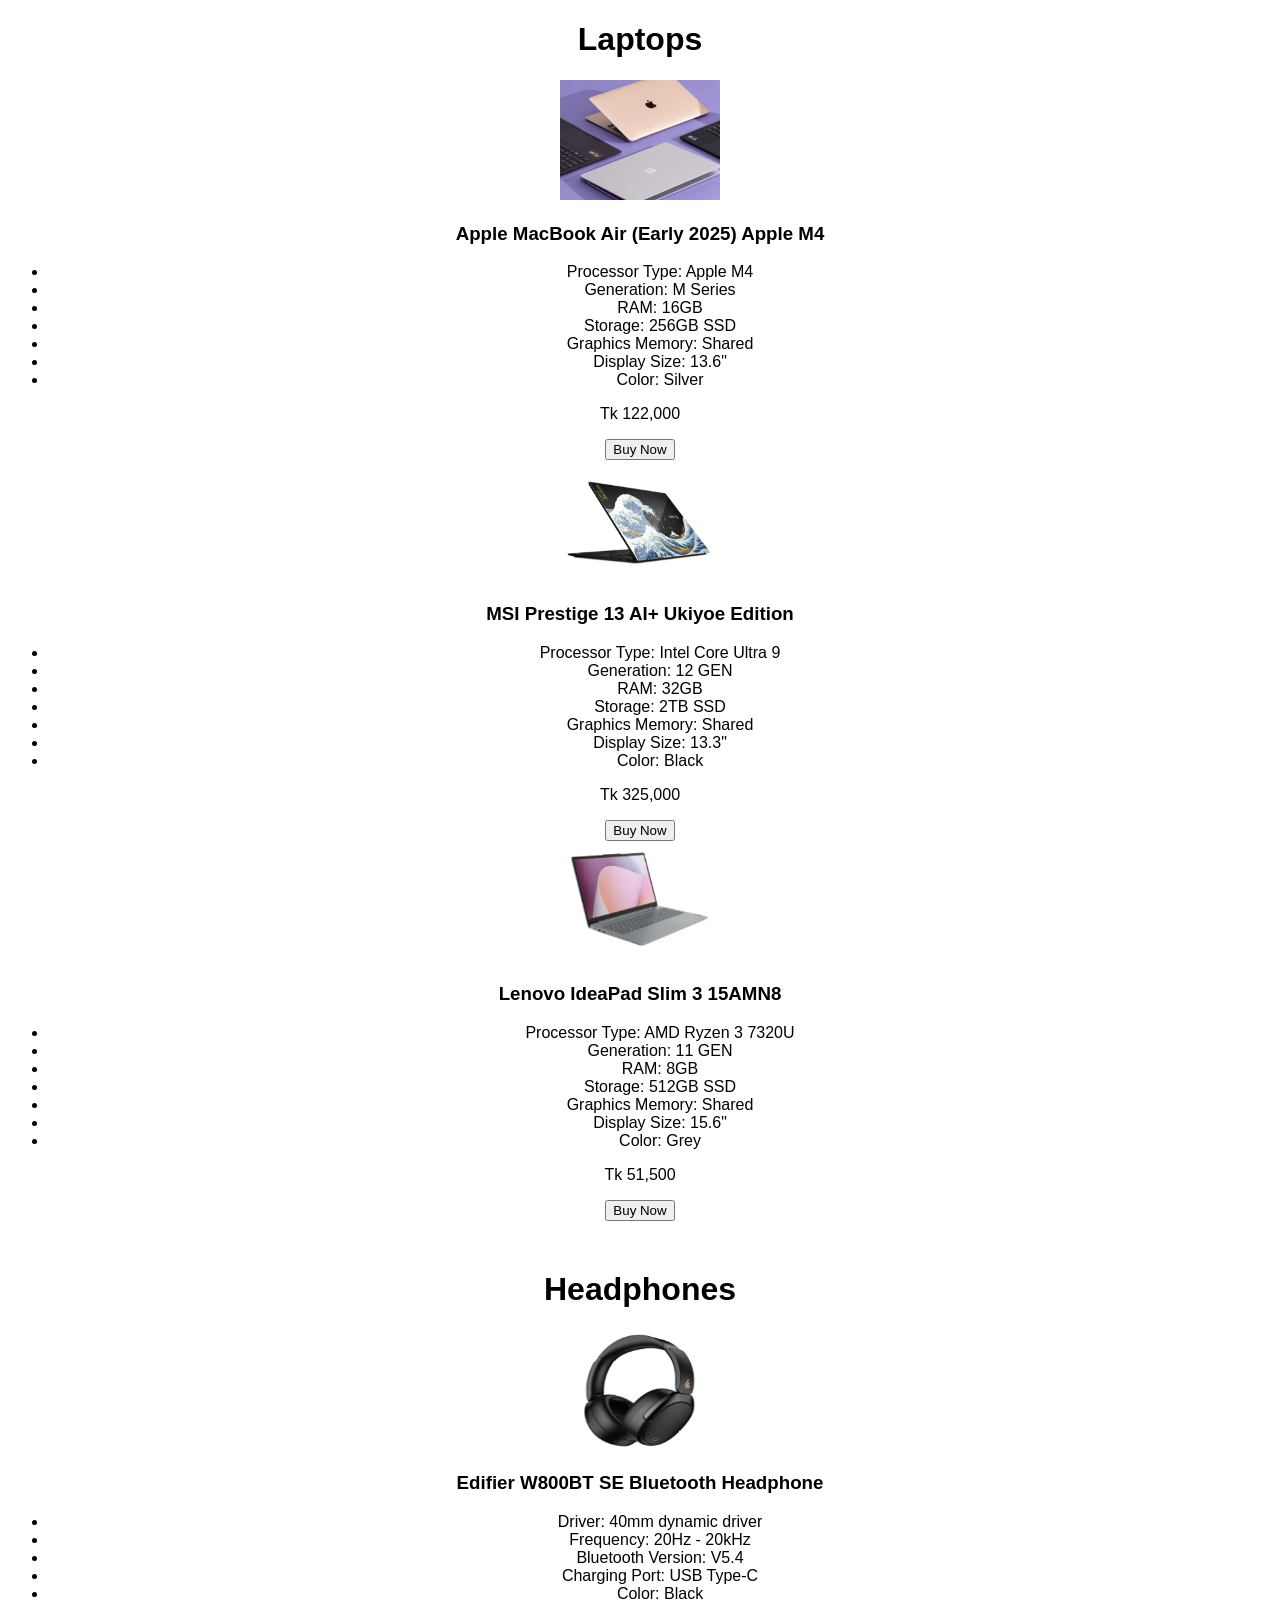
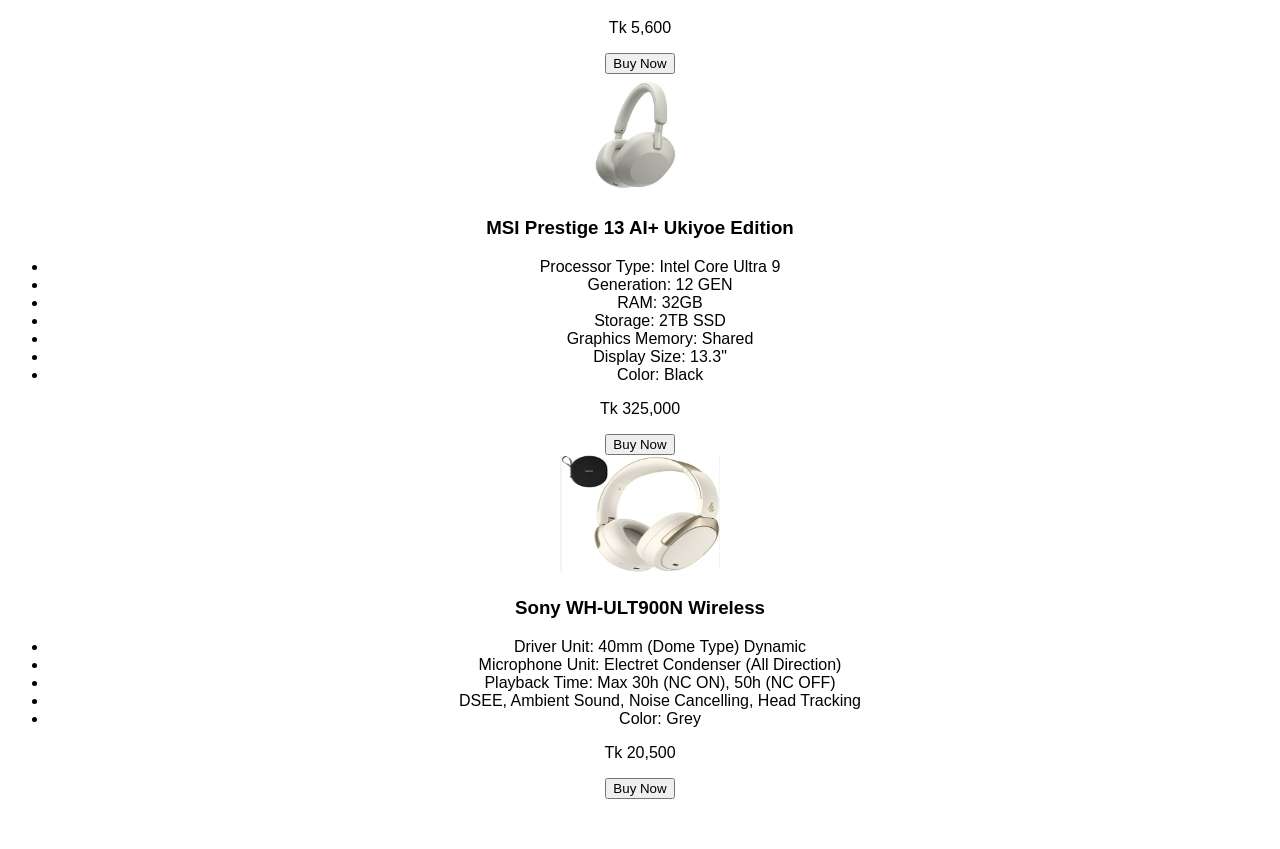
==== lab-1/index.html @ d1857f29 "First commit" ====
<!DOCTYPE html>
<html>
<head>
    <title>Techo</title>
    <link rel="stylesheet" href="style.css">
</head>

<body>

<!-- Laptop Section -->
<div class="section">
    <h1>Laptops</h1>
    <div class="products-row">
        <div class="product-card">
            <img src="l1.png" alt="">
            <h3>Apple MacBook Air (Early 2025) Apple M4</h3>
            <ul>
                <li>Processor Type: Apple M4</li>
                <li>Generation: M Series</li>
                <li>RAM: 16GB</li>
                <li>Storage: 256GB SSD</li>
                <li>Graphics Memory: Shared</li>
                <li>Display Size: 13.6"</li>
                <li>Color: Silver</li>
            </ul>
            <p>Tk 122,000</p>
            <button>Buy Now</button>
        </div>

        <div class="product-card">
            <img src="l2.png" alt="">
            <h3>MSI Prestige 13 AI+ Ukiyoe Edition</h3>
            <ul>
                <li>Processor Type: Intel Core Ultra 9</li>
                <li>Generation: 12 GEN</li>
                <li>RAM: 32GB</li>
                <li>Storage: 2TB SSD</li>
                <li>Graphics Memory: Shared</li>
                <li>Display Size: 13.3"</li>
                <li>Color: Black</li>
            </ul>
            <p>Tk 325,000</p>
            <button>Buy Now</button>
        </div>

        <div class="product-card">
            <img src="l3.png" alt="">
            <h3>Lenovo IdeaPad Slim 3 15AMN8</h3>
            <ul>
                <li>Processor Type: AMD Ryzen 3 7320U</li>
                <li>Generation: 11 GEN</li>
                <li>RAM: 8GB</li>
                <li>Storage: 512GB SSD</li>
                <li>Graphics Memory: Shared</li>
                <li>Display Size: 15.6"</li>
                <li>Color: Grey</li>
            </ul>
            <p>Tk 51,500</p>
            <button>Buy Now</button>
        </div>
    </div>
</div>

<!-- Headphone Section -->
<div class="section">
    <h1>Headphones</h1>
    <div class="products-row">
        <div class="product-card">
            <img src="h1.png" alt="">
            <h3>Edifier W800BT SE Bluetooth Headphone</h3>
            <ul>
                <li>Driver: 40mm dynamic driver</li>
                <li>Frequency: 20Hz - 20kHz</li>
                <li>Bluetooth Version: V5.4</li>
                <li>Charging Port: USB Type-C</li>
                <li>Color: Black</li>
            </ul>
            <p>Tk 5,600</p>
            <button>Buy Now</button>
        </div>

        <div class="product">
            <img src="h2.png" alt="">
            <h3>MSI Prestige 13 AI+ Ukiyoe Edition</h3>
            <ul>
                <li>Processor Type: Intel Core Ultra 9</li>
                <li>Generation: 12 GEN</li>
                <li>RAM: 32GB</li>
                <li>Storage: 2TB SSD</li>
                <li>Graphics Memory: Shared</li>
                <li>Display Size: 13.3"</li>
                <li>Color: Black</li>
            </ul>
            <p>Tk 325,000</p>
            <button>Buy Now</button>
        </div>

        <div class="product">
            <img src="h3.png" alt="">
            <h3>Sony WH-ULT900N Wireless</h3>
            <ul>
                <li>Driver Unit: 40mm (Dome Type) Dynamic</li>
                <li>Microphone Unit: Electret Condenser (All Direction)</li>
                <li>Playback Time: Max 30h (NC ON), 50h (NC OFF)</li>
                <li>DSEE, Ambient Sound, Noise Cancelling, Head Tracking</li>
                <li>Color: Grey</li>
            </ul>
            <p>Tk 20,500</p>
            <button>Buy Now</button>
        </div>
    </div>
</div>

</body>
</html>
---- lab-1/style.css ----
body {
    font-family: Arial, sans-serif;
    text-align: center;
}

.section {
    margin-bottom: 50px;
}

/* .product {
    display: inline-block;
    width: 250px;
    border: 1px solid black;
    background-color: #f2f2f2;
    padding: 15px;
    margin: 15px;
    text-align: center;
} */

.product:hover {
    outline: 3px solid blue;
    outline-offset: 5px;
}

img {
    width: 160px;
    height: 120px;
}

.product-row{
    display: flex;
}
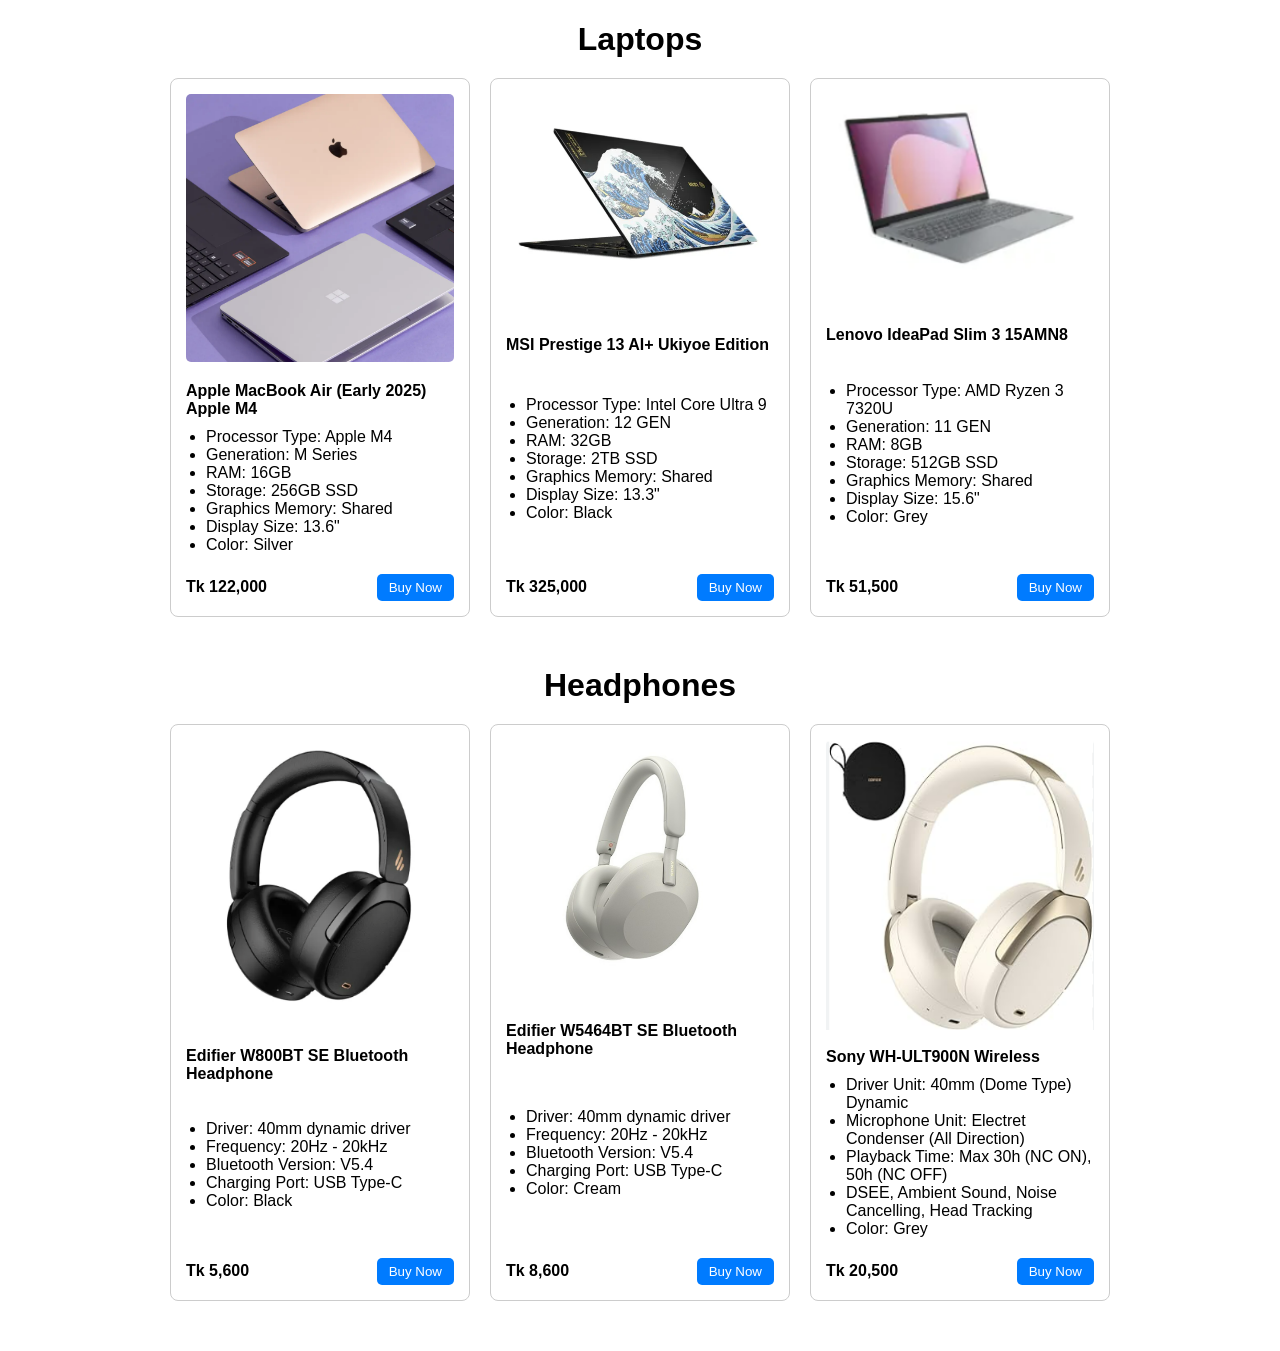
==== commit 70a2f2f5: "message" ====
--- a/lab-1/index.html
+++ b/lab-1/index.html
@@ -13,7 +13,9 @@
     <div class="products-row">
         <div class="product-card">
             <img src="l1.png" alt="">
+            <div class="card-footer">
             <h3>Apple MacBook Air (Early 2025) Apple M4</h3>
+            </div>
             <ul>
                 <li>Processor Type: Apple M4</li>
                 <li>Generation: M Series</li>
@@ -23,13 +25,17 @@
                 <li>Display Size: 13.6"</li>
                 <li>Color: Silver</li>
             </ul>
-            <p>Tk 122,000</p>
-            <button>Buy Now</button>
+            <div class="card-footer">
+                <p>Tk 122,000</p>
+                <button>Buy Now</button>
+            </div>
         </div>
 
         <div class="product-card">
             <img src="l2.png" alt="">
+            <div class="card-footer">
             <h3>MSI Prestige 13 AI+ Ukiyoe Edition</h3>
+            </div>
             <ul>
                 <li>Processor Type: Intel Core Ultra 9</li>
                 <li>Generation: 12 GEN</li>
@@ -39,8 +45,10 @@
                 <li>Display Size: 13.3"</li>
                 <li>Color: Black</li>
             </ul>
-            <p>Tk 325,000</p>
-            <button>Buy Now</button>
+            <div class="card-footer">
+                <p>Tk 325,000</p>
+                <button>Buy Now</button>
+            </div>
         </div>
 
         <div class="product-card">
@@ -55,8 +63,10 @@
                 <li>Display Size: 15.6"</li>
                 <li>Color: Grey</li>
             </ul>
+            <div class="card-footer">
             <p>Tk 51,500</p>
             <button>Buy Now</button>
+            </div>
         </div>
     </div>
 </div>
@@ -75,27 +85,29 @@
                 <li>Charging Port: USB Type-C</li>
                 <li>Color: Black</li>
             </ul>
+            <div class="card-footer">
             <p>Tk 5,600</p>
             <button>Buy Now</button>
+            </div>
         </div>
 
-        <div class="product">
+        <div class="product-card">
             <img src="h2.png" alt="">
-            <h3>MSI Prestige 13 AI+ Ukiyoe Edition</h3>
+            <h3>Edifier W5464BT SE Bluetooth Headphone</h3>
             <ul>
-                <li>Processor Type: Intel Core Ultra 9</li>
-                <li>Generation: 12 GEN</li>
-                <li>RAM: 32GB</li>
-                <li>Storage: 2TB SSD</li>
-                <li>Graphics Memory: Shared</li>
-                <li>Display Size: 13.3"</li>
-                <li>Color: Black</li>
+                <li>Driver: 40mm dynamic driver</li>
+                <li>Frequency: 20Hz - 20kHz</li>
+                <li>Bluetooth Version: V5.4</li>
+                <li>Charging Port: USB Type-C</li>
+                <li>Color: Cream</li>
             </ul>
-            <p>Tk 325,000</p>
+            <div class="card-footer">
+            <p>Tk 8,600</p>
             <button>Buy Now</button>
+            </div>
         </div>
 
-        <div class="product">
+        <div class="product-card">
             <img src="h3.png" alt="">
             <h3>Sony WH-ULT900N Wireless</h3>
             <ul>
@@ -105,8 +117,10 @@
                 <li>DSEE, Ambient Sound, Noise Cancelling, Head Tracking</li>
                 <li>Color: Grey</li>
             </ul>
+            <div class="card-footer">
             <p>Tk 20,500</p>
             <button>Buy Now</button>
+            </div>
         </div>
     </div>
 </div>
--- a/lab-1/style.css
+++ b/lab-1/style.css
@@ -1,32 +1,88 @@
 body {
     font-family: Arial, sans-serif;
-    text-align: center;
+    margin: 20px;
 }
 
 .section {
     margin-bottom: 50px;
 }
 
-/* .product {
-    display: inline-block;
-    width: 250px;
-    border: 1px solid black;
-    background-color: #f2f2f2;
-    padding: 15px;
-    margin: 15px;
+.section h1 {
     text-align: center;
-} */
-
-.product:hover {
-    outline: 3px solid blue;
-    outline-offset: 5px;
+    margin-bottom: 20px;
 }
 
-img {
-    width: 160px;
-    height: 120px;
+.products-row {
+    display: flex;
+    flex-wrap: wrap;
+    justify-content: center;
+    gap: 20px;
+    align-items: stretch;
 }
 
-.product-row{
+.product-card {
     display: flex;
+    flex-direction: column;
+    justify-content: space-between; 
+    border: 1px solid #ccc;
+    border-radius: 8px;
+    padding: 15px;
+    width: 300px;
+    box-sizing: border-box;
+    text-align: left;
 }
+
+.product-card img {
+    max-width: 100%;
+    height: auto;
+    border-radius: 5px;
+    margin-bottom: 10px;
+}
+
+.product-card h3 {
+    font-size: 16px;
+    margin: 0 0 10px 0;
+}
+
+.product-card ul {
+    padding-left: 20px;
+    margin: 0 0 10px 0;
+}
+
+.card-footer {
+    display: flex;
+    justify-content: space-between;
+    align-items: center;
+    margin-top: 10px;
+}
+
+.card-footer p {
+    font-weight: bold;
+    margin: 0;
+}
+
+.card-footer button {
+    padding: 6px 12px;
+    background-color: #007bff;
+    color: white;
+    border: none;
+    border-radius: 5px;
+    cursor: pointer;
+}
+
+.card-footer button:hover {
+    background-color: #0056b3;
+}
+
+/* Responsive */
+@media (max-width: 1000px) {
+    .product-card {
+        width: 45%;
+    }
+}
+
+@media (max-width: 600px) {
+    .product-card {
+        width: 100%;
+    }
+}
